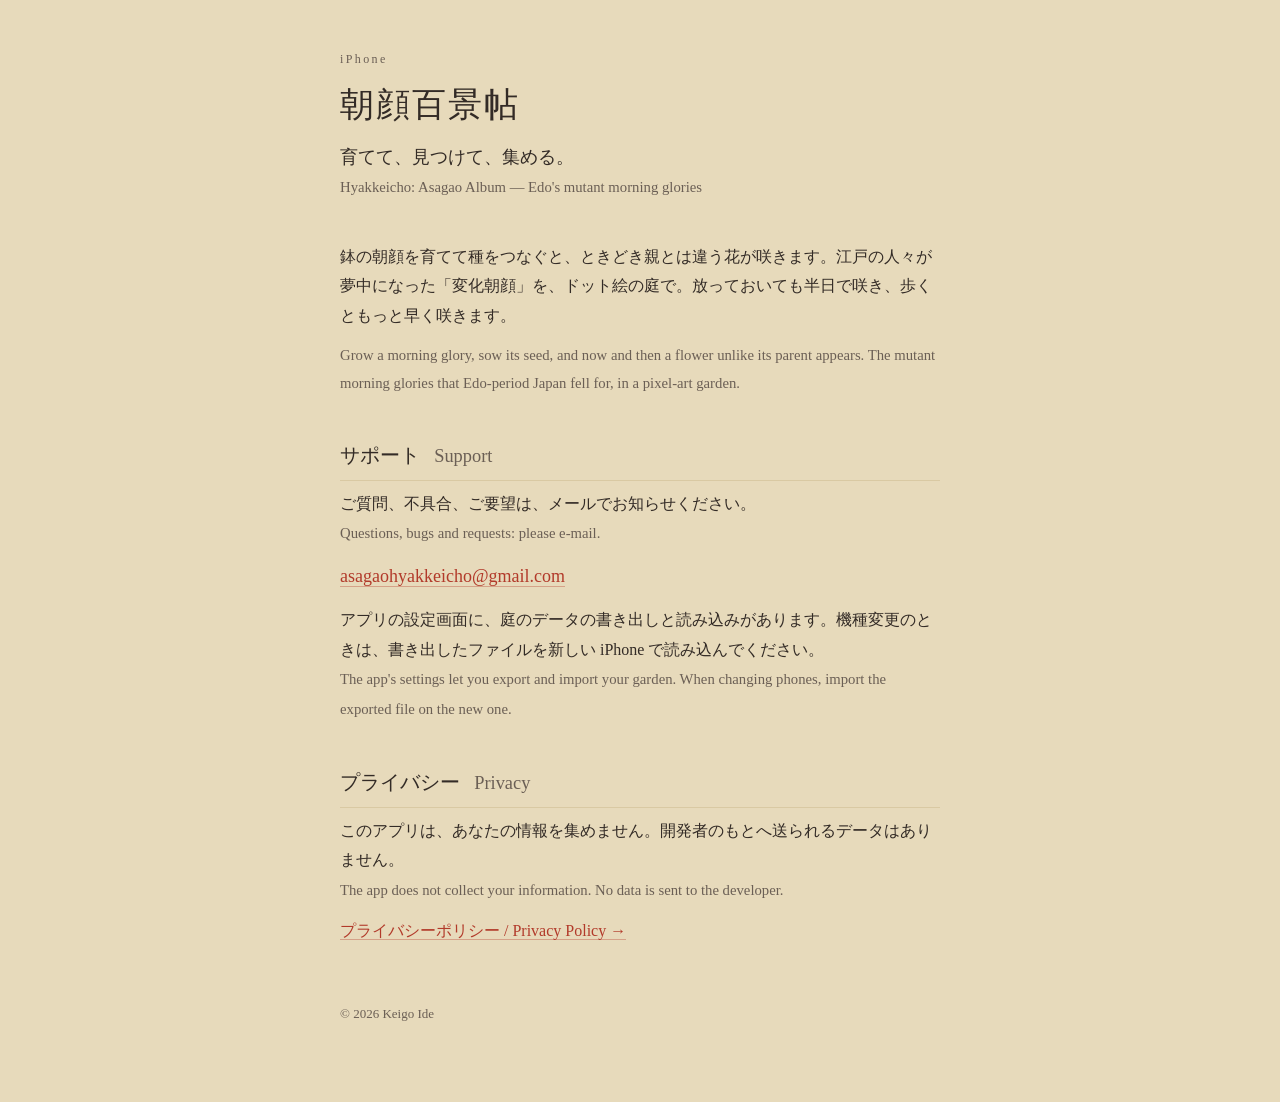
==== index.html @ 7b5d95af "朝顔百景帖のサポートページとプライバシーポリシー" ====
<!DOCTYPE html>
<html lang="ja">
<head>
<meta charset="utf-8">
<meta name="viewport" content="width=device-width, initial-scale=1">
<title>朝顔百景帖 — Hyakkeicho: Asagao Album</title>
<meta name="description" content="歩くと育つ、変化朝顔の図譜。江戸の人が夢中になった突然変異の朝顔を、ドット絵で。iPhone 向け。">
<link rel="stylesheet" href="style.css">
</head>
<body>
<main>
  <header>
    <p class="kicker">iPhone</p>
    <h1>朝顔百景帖</h1>
    <p class="sub">育てて、見つけて、集める。</p>
    <p class="en">Hyakkeicho: Asagao Album — Edo's mutant morning glories</p>
  </header>

  <section>
    <p>鉢の朝顔を育てて種をつなぐと、ときどき親とは違う花が咲きます。江戸の人々が夢中になった「変化朝顔」を、ドット絵の庭で。放っておいても半日で咲き、歩くともっと早く咲きます。</p>
    <p class="en">Grow a morning glory, sow its seed, and now and then a flower unlike its parent appears. The mutant morning glories that Edo-period Japan fell for, in a pixel-art garden.</p>
  </section>

  <section id="support">
    <h2>サポート <span class="en">Support</span></h2>
    <p>ご質問、不具合、ご要望は、メールでお知らせください。<br>
    <span class="en">Questions, bugs and requests: please e-mail.</span></p>
    <p class="contact"><a href="mailto:asagaohyakkeicho@gmail.com">asagaohyakkeicho@gmail.com</a></p>
    <p>アプリの設定画面に、庭のデータの書き出しと読み込みがあります。機種変更のときは、書き出したファイルを新しい iPhone で読み込んでください。<br>
    <span class="en">The app's settings let you export and import your garden. When changing phones, import the exported file on the new one.</span></p>
  </section>

  <section id="privacy">
    <h2>プライバシー <span class="en">Privacy</span></h2>
    <p>このアプリは、あなたの情報を集めません。開発者のもとへ送られるデータはありません。<br>
    <span class="en">The app does not collect your information. No data is sent to the developer.</span></p>
    <p><a href="privacy.html">プライバシーポリシー / Privacy Policy →</a></p>
  </section>

  <footer>
    <p>© 2026 Keigo Ide</p>
  </footer>
</main>
</body>
</html>
---- style.css ----
:root {
  --paper: #e7dabb;
  --paper-deep: #d9c9a3;
  --ink: #332b26;
  --ink-soft: #6b5f55;
  --vermilion: #b23a2a;
}
* { box-sizing: border-box; }
html { background: var(--paper); }
body {
  margin: 0;
  color: var(--ink);
  font-family: "Hiragino Mincho ProN", "Yu Mincho", "Noto Serif JP", Georgia, serif;
  line-height: 1.85;
  font-size: 16px;
}
main { max-width: 640px; margin: 0 auto; padding: 48px 20px 64px; }
header { margin-bottom: 40px; }
.kicker { margin: 0; font-size: 12px; letter-spacing: .2em; color: var(--ink-soft); }
h1 { margin: 4px 0 0; font-size: 34px; font-weight: 500; letter-spacing: .06em; }
.sub { margin: 4px 0 0; font-size: 18px; }
h2 { margin: 40px 0 8px; font-size: 20px; font-weight: 500; border-bottom: 1px solid var(--paper-deep); padding-bottom: 6px; }
h3 { margin: 24px 0 4px; font-size: 16px; font-weight: 600; }
h2 .en, .en { color: var(--ink-soft); font-size: .92em; }
h2 .en { font-weight: 400; margin-left: .5em; }
p { margin: 0 0 12px; }
a { color: var(--vermilion); text-decoration: none; border-bottom: 1px solid rgba(178,58,42,.35); }
a:hover { border-bottom-color: var(--vermilion); }
.contact { font-size: 18px; }
footer { margin-top: 56px; font-size: 13px; color: var(--ink-soft); }
.lang-nav { font-size: 14px; margin: 0 0 24px; color: var(--ink-soft); }
.lang-nav a { margin-right: 1em; }
.updated { font-size: 14px; color: var(--ink-soft); }
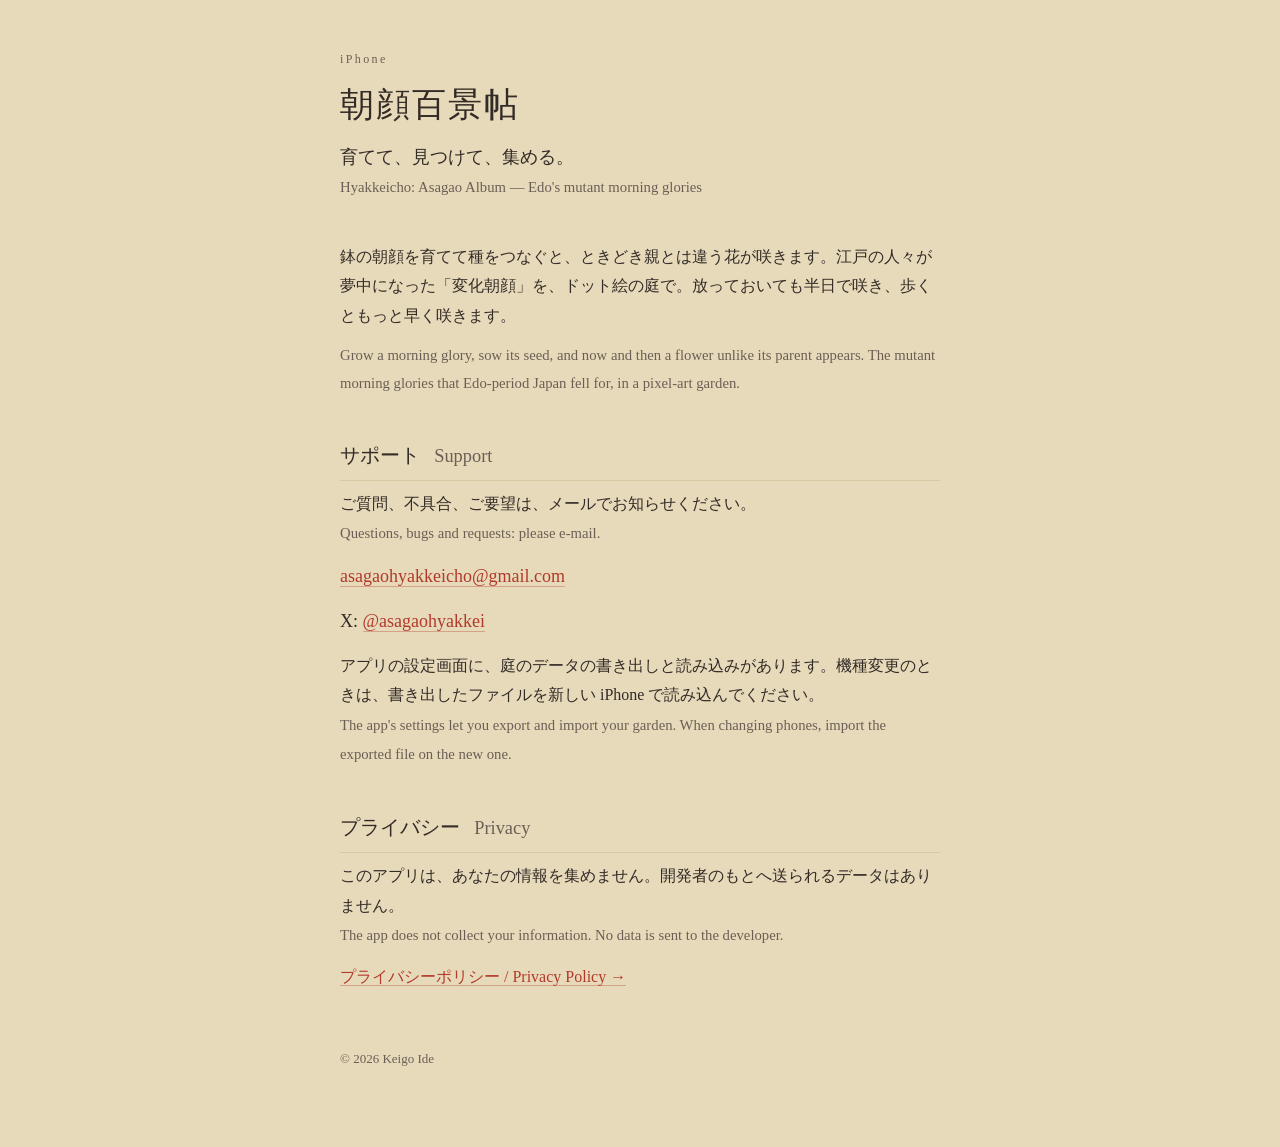
==== commit a3868781: "X のアカウントを載せる" ====
--- a/index.html
+++ b/index.html
@@ -26,6 +26,7 @@
     <p>ご質問、不具合、ご要望は、メールでお知らせください。<br>
     <span class="en">Questions, bugs and requests: please e-mail.</span></p>
     <p class="contact"><a href="mailto:asagaohyakkeicho@gmail.com">asagaohyakkeicho@gmail.com</a></p>
+    <p class="contact">X: <a href="https://x.com/asagaohyakkei">@asagaohyakkei</a></p>
     <p>アプリの設定画面に、庭のデータの書き出しと読み込みがあります。機種変更のときは、書き出したファイルを新しい iPhone で読み込んでください。<br>
     <span class="en">The app's settings let you export and import your garden. When changing phones, import the exported file on the new one.</span></p>
   </section>
